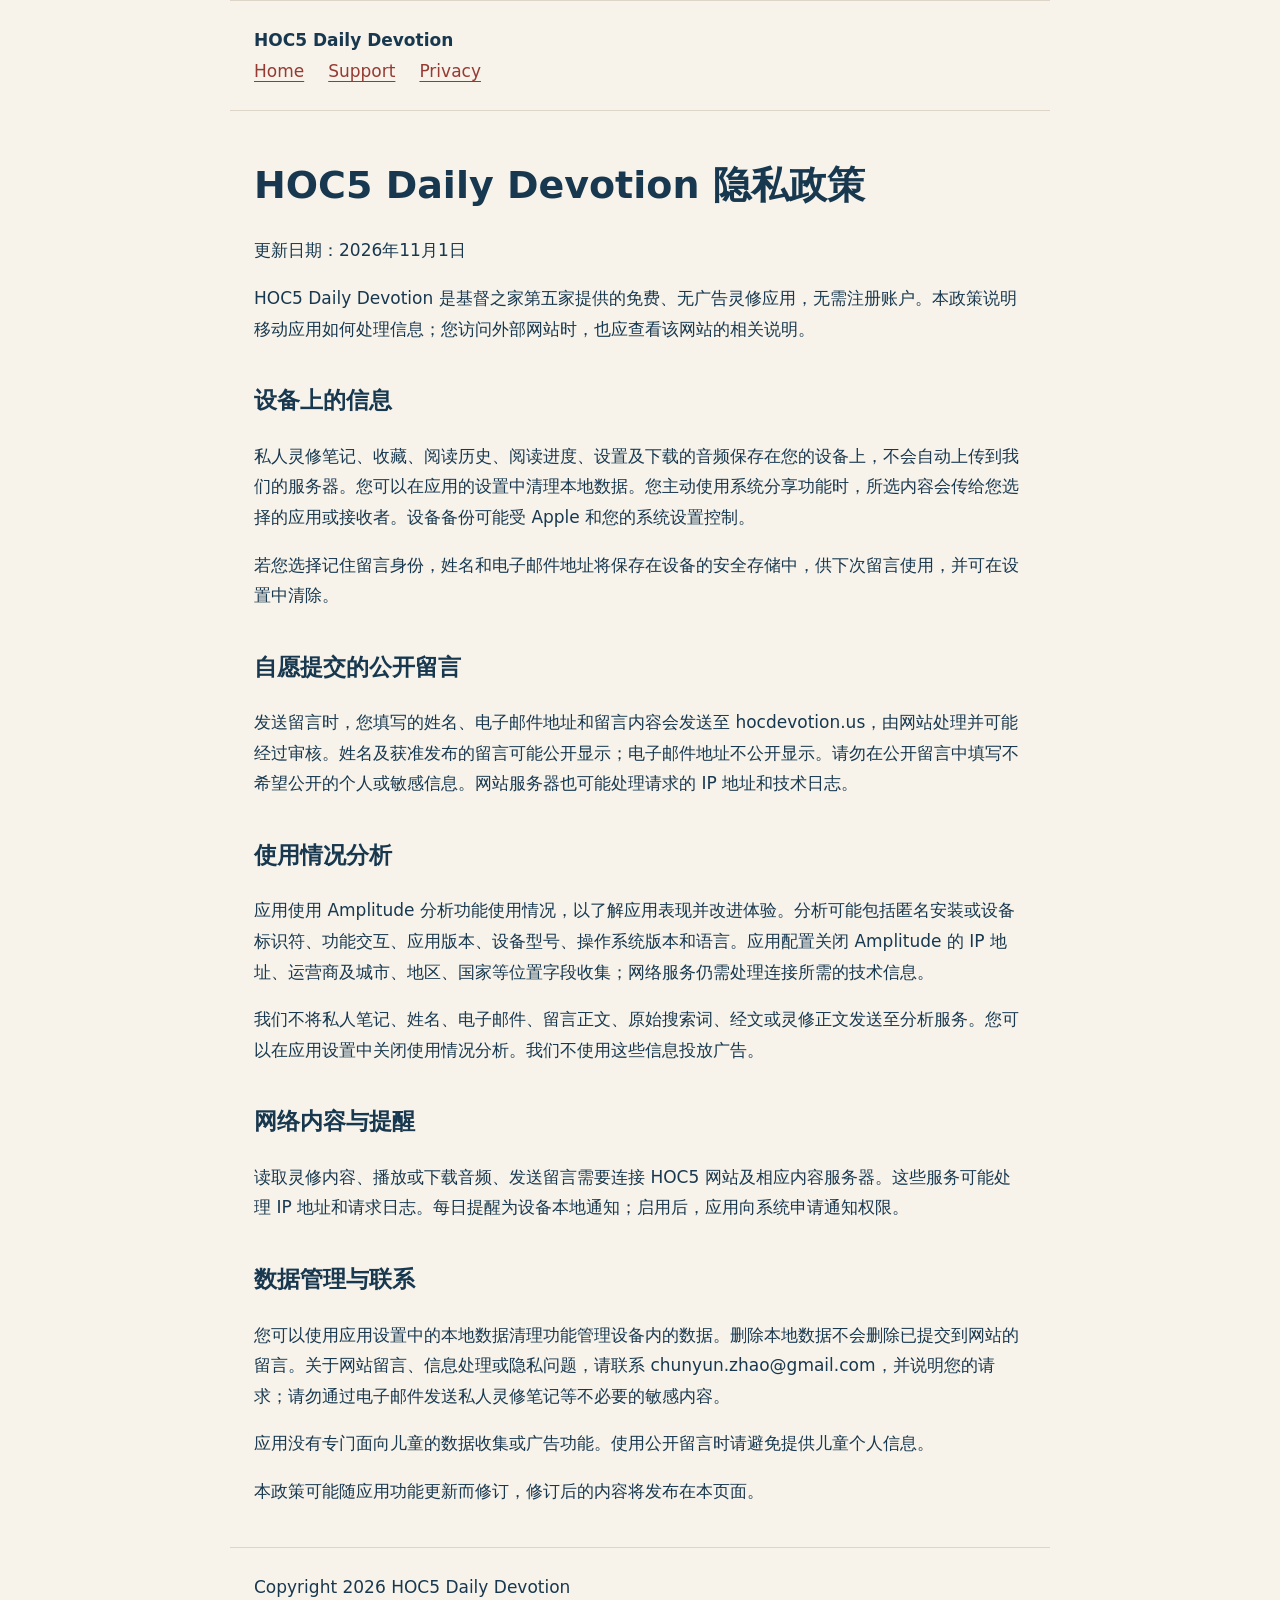
==== privacy.html @ 8f2a319a "Publish HOC5 app support and privacy pages" ====
<!doctype html><html lang="zh-Hans"><head><meta charset="utf-8"><meta name="viewport" content="width=device-width, initial-scale=1"><title>Privacy Policy | HOC5 Daily Devotion</title><link rel="stylesheet" href="styles.css"></head><body><header><strong>HOC5 Daily Devotion</strong><nav><a href="index.html">Home</a><a href="support.html">Support</a><a href="privacy.html">Privacy</a></nav></header><main><h1>HOC5 Daily Devotion 隐私政策</h1><p>更新日期：2026年11月1日</p><p>HOC5 Daily Devotion 是基督之家第五家提供的免费、无广告灵修应用，无需注册账户。本政策说明移动应用如何处理信息；您访问外部网站时，也应查看该网站的相关说明。</p><h2>设备上的信息</h2><p>私人灵修笔记、收藏、阅读历史、阅读进度、设置及下载的音频保存在您的设备上，不会自动上传到我们的服务器。您可以在应用的设置中清理本地数据。您主动使用系统分享功能时，所选内容会传给您选择的应用或接收者。设备备份可能受 Apple 和您的系统设置控制。</p><p>若您选择记住留言身份，姓名和电子邮件地址将保存在设备的安全存储中，供下次留言使用，并可在设置中清除。</p><h2>自愿提交的公开留言</h2><p>发送留言时，您填写的姓名、电子邮件地址和留言内容会发送至 hocdevotion.us，由网站处理并可能经过审核。姓名及获准发布的留言可能公开显示；电子邮件地址不公开显示。请勿在公开留言中填写不希望公开的个人或敏感信息。网站服务器也可能处理请求的 IP 地址和技术日志。</p><h2>使用情况分析</h2><p>应用使用 Amplitude 分析功能使用情况，以了解应用表现并改进体验。分析可能包括匿名安装或设备标识符、功能交互、应用版本、设备型号、操作系统版本和语言。应用配置关闭 Amplitude 的 IP 地址、运营商及城市、地区、国家等位置字段收集；网络服务仍需处理连接所需的技术信息。</p><p>我们不将私人笔记、姓名、电子邮件、留言正文、原始搜索词、经文或灵修正文发送至分析服务。您可以在应用设置中关闭使用情况分析。我们不使用这些信息投放广告。</p><h2>网络内容与提醒</h2><p>读取灵修内容、播放或下载音频、发送留言需要连接 HOC5 网站及相应内容服务器。这些服务可能处理 IP 地址和请求日志。每日提醒为设备本地通知；启用后，应用向系统申请通知权限。</p><h2>数据管理与联系</h2><p>您可以使用应用设置中的本地数据清理功能管理设备内的数据。删除本地数据不会删除已提交到网站的留言。关于网站留言、信息处理或隐私问题，请联系 chunyun.zhao@gmail.com，并说明您的请求；请勿通过电子邮件发送私人灵修笔记等不必要的敏感内容。</p><p>应用没有专门面向儿童的数据收集或广告功能。使用公开留言时请避免提供儿童个人信息。</p><p>本政策可能随应用功能更新而修订，修订后的内容将发布在本页面。</p></main><footer>Copyright 2026 HOC5 Daily Devotion</footer></body></html>
---- styles.css ----
*{box-sizing:border-box}body{margin:0;background:#f7f3eb;color:#18384f;font:17px/1.8 system-ui,sans-serif}header,main,footer{max-width:820px;margin:auto;padding:24px}header,footer{border-block:1px solid #ddd5c8}nav{display:flex;gap:24px;flex-wrap:wrap}a{color:#963a32;text-underline-offset:4px}h1{font-size:clamp(26px,5vw,38px);line-height:1.3}h2{font-size:23px;margin-top:36px}p{overflow-wrap:anywhere}a:focus-visible{outline:3px solid #963a32;outline-offset:4px}
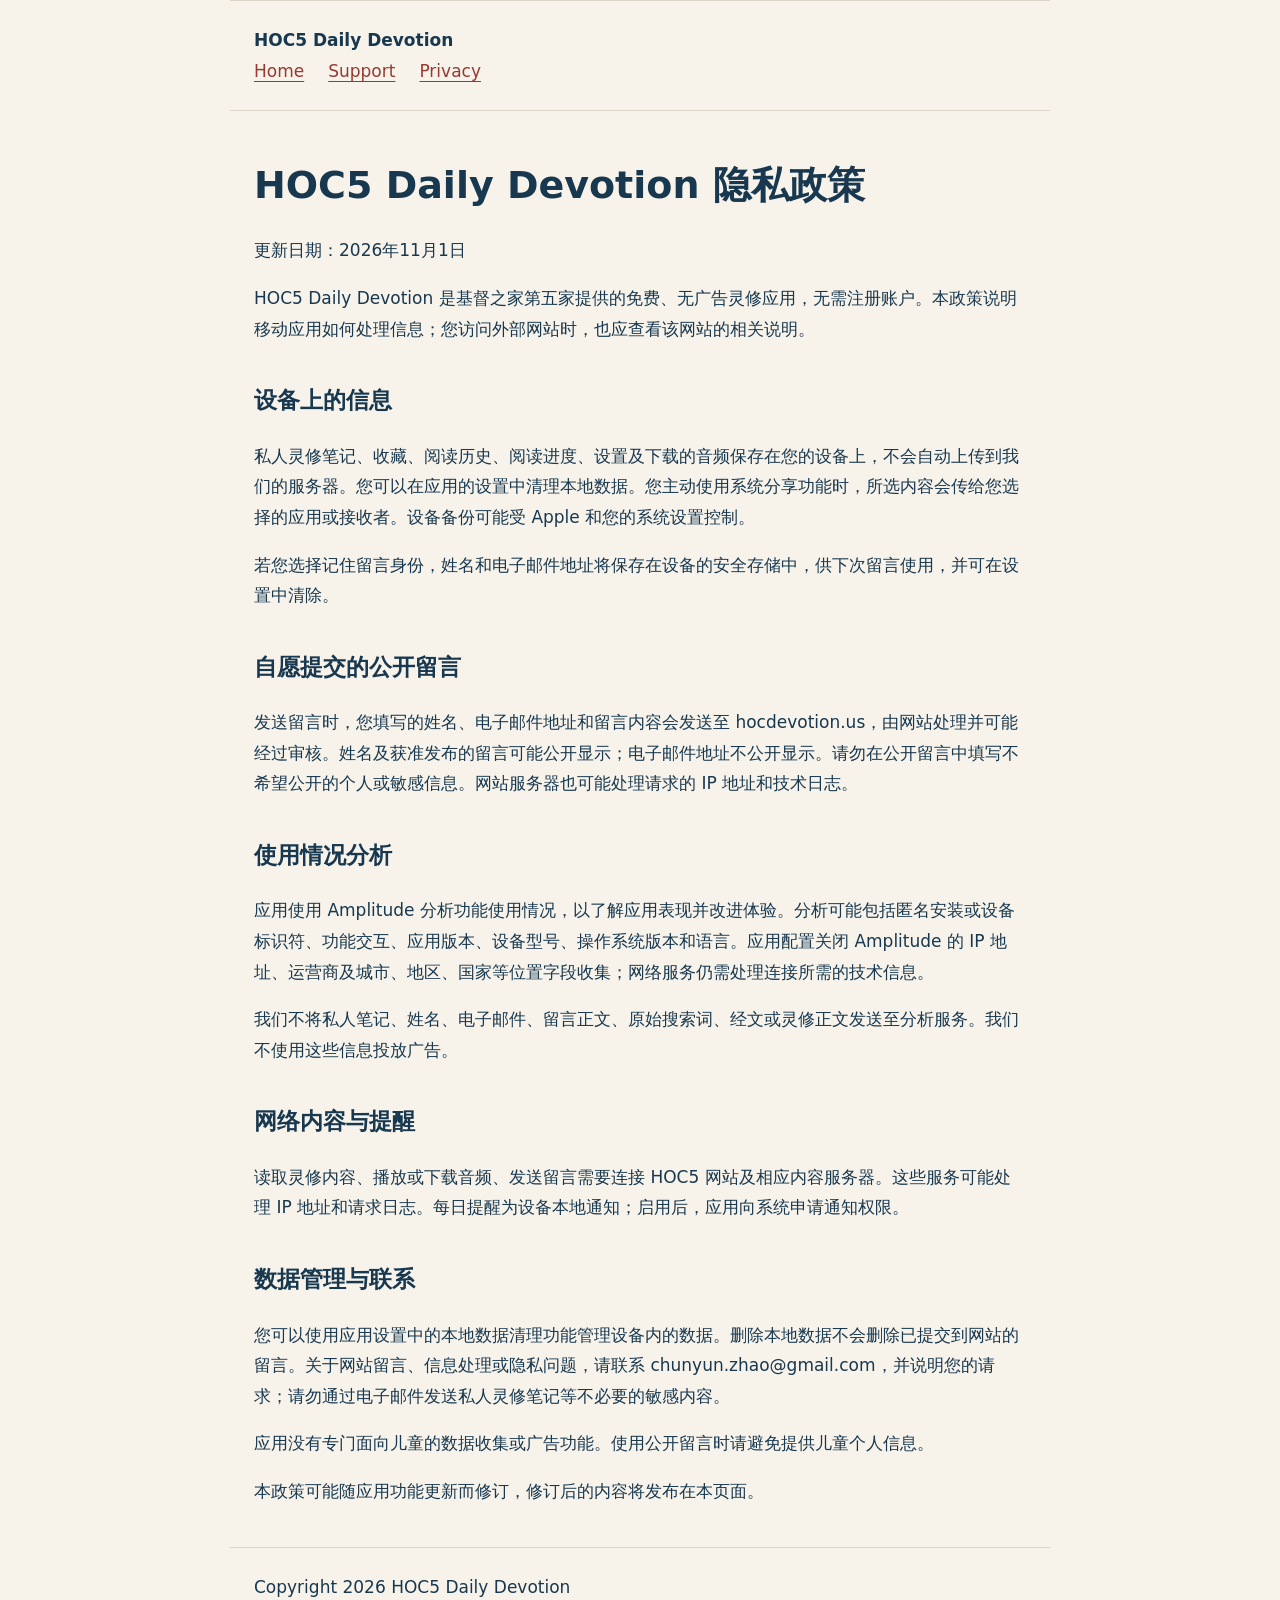
==== commit b6d31153: "Align analytics disclosures with current Settings controls" ====
--- a/privacy.html
+++ b/privacy.html
@@ -1 +1 @@
-<!doctype html><html lang="zh-Hans"><head><meta charset="utf-8"><meta name="viewport" content="width=device-width, initial-scale=1"><title>Privacy Policy | HOC5 Daily Devotion</title><link rel="stylesheet" href="styles.css"></head><body><header><strong>HOC5 Daily Devotion</strong><nav><a href="index.html">Home</a><a href="support.html">Support</a><a href="privacy.html">Privacy</a></nav></header><main><h1>HOC5 Daily Devotion 隐私政策</h1><p>更新日期：2026年11月1日</p><p>HOC5 Daily Devotion 是基督之家第五家提供的免费、无广告灵修应用，无需注册账户。本政策说明移动应用如何处理信息；您访问外部网站时，也应查看该网站的相关说明。</p><h2>设备上的信息</h2><p>私人灵修笔记、收藏、阅读历史、阅读进度、设置及下载的音频保存在您的设备上，不会自动上传到我们的服务器。您可以在应用的设置中清理本地数据。您主动使用系统分享功能时，所选内容会传给您选择的应用或接收者。设备备份可能受 Apple 和您的系统设置控制。</p><p>若您选择记住留言身份，姓名和电子邮件地址将保存在设备的安全存储中，供下次留言使用，并可在设置中清除。</p><h2>自愿提交的公开留言</h2><p>发送留言时，您填写的姓名、电子邮件地址和留言内容会发送至 hocdevotion.us，由网站处理并可能经过审核。姓名及获准发布的留言可能公开显示；电子邮件地址不公开显示。请勿在公开留言中填写不希望公开的个人或敏感信息。网站服务器也可能处理请求的 IP 地址和技术日志。</p><h2>使用情况分析</h2><p>应用使用 Amplitude 分析功能使用情况，以了解应用表现并改进体验。分析可能包括匿名安装或设备标识符、功能交互、应用版本、设备型号、操作系统版本和语言。应用配置关闭 Amplitude 的 IP 地址、运营商及城市、地区、国家等位置字段收集；网络服务仍需处理连接所需的技术信息。</p><p>我们不将私人笔记、姓名、电子邮件、留言正文、原始搜索词、经文或灵修正文发送至分析服务。您可以在应用设置中关闭使用情况分析。我们不使用这些信息投放广告。</p><h2>网络内容与提醒</h2><p>读取灵修内容、播放或下载音频、发送留言需要连接 HOC5 网站及相应内容服务器。这些服务可能处理 IP 地址和请求日志。每日提醒为设备本地通知；启用后，应用向系统申请通知权限。</p><h2>数据管理与联系</h2><p>您可以使用应用设置中的本地数据清理功能管理设备内的数据。删除本地数据不会删除已提交到网站的留言。关于网站留言、信息处理或隐私问题，请联系 chunyun.zhao@gmail.com，并说明您的请求；请勿通过电子邮件发送私人灵修笔记等不必要的敏感内容。</p><p>应用没有专门面向儿童的数据收集或广告功能。使用公开留言时请避免提供儿童个人信息。</p><p>本政策可能随应用功能更新而修订，修订后的内容将发布在本页面。</p></main><footer>Copyright 2026 HOC5 Daily Devotion</footer></body></html>+<!doctype html><html lang="zh-Hans"><head><meta charset="utf-8"><meta name="viewport" content="width=device-width, initial-scale=1"><title>Privacy Policy | HOC5 Daily Devotion</title><link rel="stylesheet" href="styles.css"></head><body><header><strong>HOC5 Daily Devotion</strong><nav><a href="index.html">Home</a><a href="support.html">Support</a><a href="privacy.html">Privacy</a></nav></header><main><h1>HOC5 Daily Devotion 隐私政策</h1><p>更新日期：2026年11月1日</p><p>HOC5 Daily Devotion 是基督之家第五家提供的免费、无广告灵修应用，无需注册账户。本政策说明移动应用如何处理信息；您访问外部网站时，也应查看该网站的相关说明。</p><h2>设备上的信息</h2><p>私人灵修笔记、收藏、阅读历史、阅读进度、设置及下载的音频保存在您的设备上，不会自动上传到我们的服务器。您可以在应用的设置中清理本地数据。您主动使用系统分享功能时，所选内容会传给您选择的应用或接收者。设备备份可能受 Apple 和您的系统设置控制。</p><p>若您选择记住留言身份，姓名和电子邮件地址将保存在设备的安全存储中，供下次留言使用，并可在设置中清除。</p><h2>自愿提交的公开留言</h2><p>发送留言时，您填写的姓名、电子邮件地址和留言内容会发送至 hocdevotion.us，由网站处理并可能经过审核。姓名及获准发布的留言可能公开显示；电子邮件地址不公开显示。请勿在公开留言中填写不希望公开的个人或敏感信息。网站服务器也可能处理请求的 IP 地址和技术日志。</p><h2>使用情况分析</h2><p>应用使用 Amplitude 分析功能使用情况，以了解应用表现并改进体验。分析可能包括匿名安装或设备标识符、功能交互、应用版本、设备型号、操作系统版本和语言。应用配置关闭 Amplitude 的 IP 地址、运营商及城市、地区、国家等位置字段收集；网络服务仍需处理连接所需的技术信息。</p><p>我们不将私人笔记、姓名、电子邮件、留言正文、原始搜索词、经文或灵修正文发送至分析服务。我们不使用这些信息投放广告。</p><h2>网络内容与提醒</h2><p>读取灵修内容、播放或下载音频、发送留言需要连接 HOC5 网站及相应内容服务器。这些服务可能处理 IP 地址和请求日志。每日提醒为设备本地通知；启用后，应用向系统申请通知权限。</p><h2>数据管理与联系</h2><p>您可以使用应用设置中的本地数据清理功能管理设备内的数据。删除本地数据不会删除已提交到网站的留言。关于网站留言、信息处理或隐私问题，请联系 chunyun.zhao@gmail.com，并说明您的请求；请勿通过电子邮件发送私人灵修笔记等不必要的敏感内容。</p><p>应用没有专门面向儿童的数据收集或广告功能。使用公开留言时请避免提供儿童个人信息。</p><p>本政策可能随应用功能更新而修订，修订后的内容将发布在本页面。</p></main><footer>Copyright 2026 HOC5 Daily Devotion</footer></body></html>
